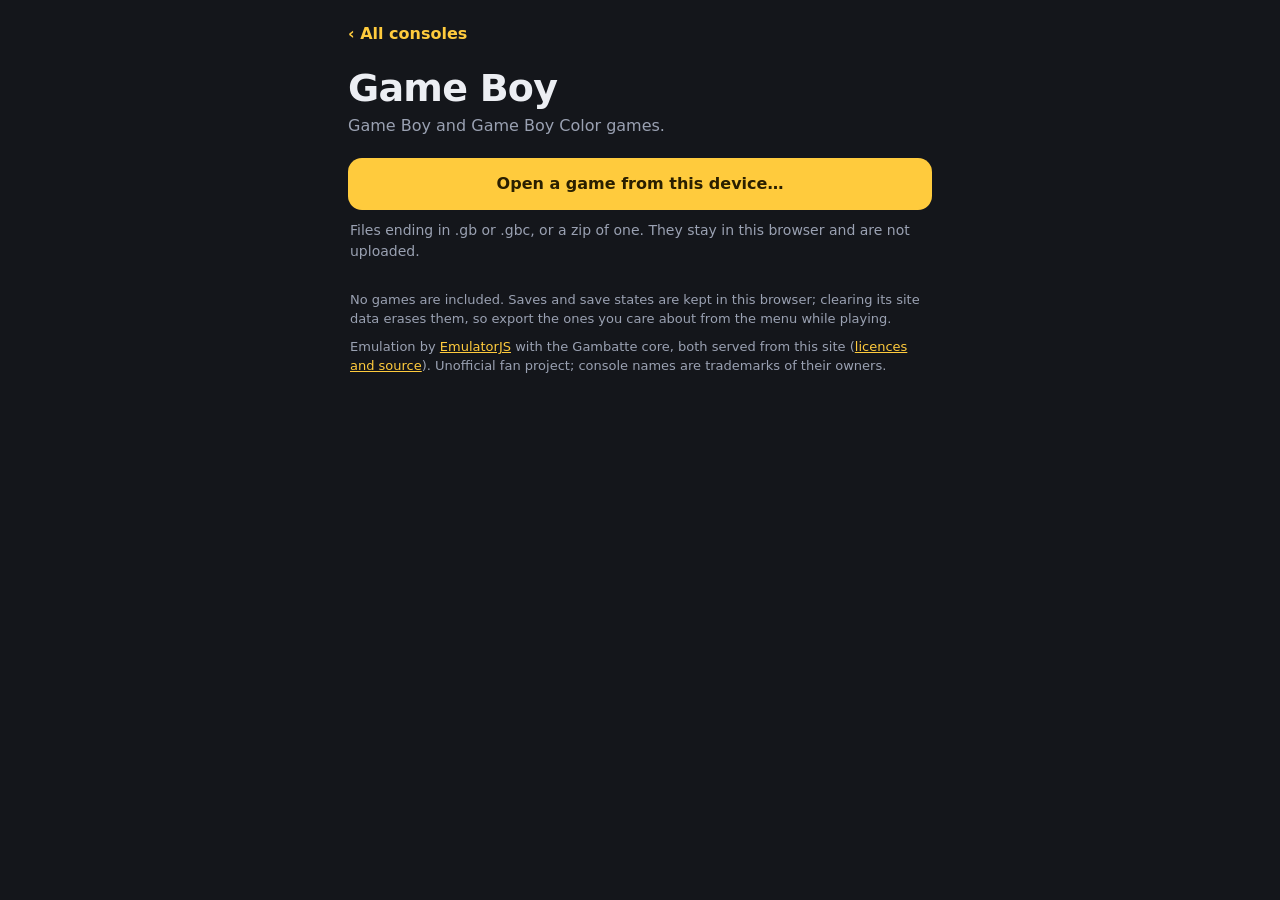
==== gb/index.html @ e597e19b "Add Game Boy, WonderSwan and Neo Geo Pocket Co-Authored-By: Claude Opus 5.5 <noreply@anthropic.com> " ====
<!doctype html>
<!-- Pocket Arcade - Game Boy. Copyright (C) 2026 the Pocket Arcade authors. GPL-3.0-or-later; see ../LICENSE. -->
<html lang="en">
<head>
  <meta charset="utf-8">
  <meta name="viewport" content="width=device-width, initial-scale=1">
  <meta name="theme-color" content="#14161b">
  <meta name="description" content="Play Game Boy and Game Boy Color games in your browser. Bring your own game files; nothing is uploaded.">
  <title>Game Boy – Pocket Arcade</title>
  <link rel="icon" href="data:image/svg+xml,%3Csvg xmlns='http://www.w3.org/2000/svg' viewBox='0 0 32 32'%3E%3Crect width='32' height='32' rx='7' fill='%2314161b'/%3E%3Crect x='6' y='4' width='20' height='24' rx='5' fill='%23ffcb3d'/%3E%3Crect x='9' y='7' width='14' height='10' rx='1.5' fill='%23b4bea2'/%3E%3Ccircle cx='12' cy='22' r='2.4' fill='%232e3340'/%3E%3Ccircle cx='20' cy='22' r='2.4' fill='%232e3340'/%3E%3C/svg%3E">
  <link rel="stylesheet" href="../play/player.css">
</head>
<body>
  <noscript><p style="padding:20px">This page needs JavaScript to run the emulator.</p></noscript>
  <script>
    // What this page plays. "id" is both the folder under roms/ and EmulatorJS's name for the system.
    window.ARCADE_SYSTEM = {
      id: 'gb',
      name: 'Game Boy',
      blurb: 'Game Boy and Game Boy Color games.',
      exts: ['gb', 'gbc'],
      coreName: 'Gambatte'
    };
  </script>
  <script src="../play/player.js"></script>
</body>
</html>
---- play/player.css ----
/* Pocket Arcade - the pages for the consoles that run on EmulatorJS (gb/, ws/, ngp/).
   Copyright (C) 2026 the Pocket Arcade authors. GPL-3.0-or-later; see LICENSE. */
:root {
  --bg: #14161b; --panel: #1e2128; --line: #323744; --text: #eceef3; --muted: #9aa1b2;
  --accent: #ffcb3d; --accent-ink: #2a1f00; --bad: #ff8f7d;
  color-scheme: dark;
}
/* (the box-sizing reset is kept to the list: EmulatorJS's own layout expects the browser default) */
#library, #library * { box-sizing: border-box; }
* { -webkit-tap-highlight-color: transparent; }
html, body { margin: 0; background: var(--bg); color: var(--text);
  font: 16px/1.5 system-ui, -apple-system, "Segoe UI", Roboto, sans-serif; }
body { min-height: 100dvh; }
a { color: var(--accent); }
[hidden] { display: none !important; }

/* ---- the list of games ---- */
#library { width: 100%; max-width: 620px; margin: 0 auto; padding: calc(env(safe-area-inset-top) + 14px) 18px calc(env(safe-area-inset-bottom) + 28px); }
.back { display: inline-block; padding: 8px 0; text-decoration: none; font-weight: 600; }
h1 { font-size: clamp(28px, 7vw, 38px); line-height: 1.1; margin: 14px 0 4px; letter-spacing: -.02em; }
.sub { margin: 0 0 20px; color: var(--muted); }
.btn { display: flex; align-items: center; justify-content: center; gap: 8px; width: 100%; min-height: 52px; padding: 12px 20px;
  background: var(--accent); color: var(--accent-ink); font: inherit; font-weight: 800; border: 0; border-radius: 14px; cursor: pointer; }
.btn { position: relative; }
.btn .file { position: absolute; width: 1px; height: 1px; opacity: 0; pointer-events: none; }
.btn:active { transform: scale(.985); }
.btn:focus-within { outline: 2px solid var(--text); outline-offset: 2px; }
.note { margin: 10px 2px 0; font-size: 14px; color: var(--muted); }
.note.bad { color: var(--bad); }
h2 { font-size: 13px; text-transform: uppercase; letter-spacing: .08em; color: var(--muted); margin: 28px 2px 8px; }
ul.games { list-style: none; margin: 0; padding: 0; background: var(--panel); border: 1px solid var(--line); border-radius: 16px; overflow: hidden; }
ul.games li { display: flex; align-items: stretch; border-top: 1px solid var(--line); }
ul.games li:first-child { border-top: 0; }
ul.games button { font: inherit; color: inherit; background: none; border: 0; cursor: pointer; }
.pick { flex: 1; min-width: 0; min-height: 56px; display: flex; align-items: center; gap: 12px; padding: 10px 14px; text-align: left; }
.pick:hover, .pick:focus-visible { background: rgba(255, 255, 255, .05); outline: none; }
.pick .name { flex: 1; min-width: 0; overflow-wrap: anywhere; font-weight: 600; }
.pick .meta { flex: none; font-size: 13px; color: var(--muted); white-space: nowrap; }
.pick .go { flex: none; color: var(--accent); font-weight: 800; }
.drop { flex: none; width: 52px; color: var(--muted) !important; font-size: 18px !important; border-left: 1px solid var(--line) !important; }
.drop:hover, .drop:focus-visible { color: var(--bad) !important; outline: none; }
.fine { margin: 28px 2px 0; font-size: 13px; color: var(--muted); }
.fine p { margin: 8px 0; }

/* ---- playing ---- */
body.playing { overflow: hidden; background: #000; }
body.playing #library { display: none; }
#stage { position: fixed; inset: 0; background: #000; }
#game { width: 100%; height: 100%; }

/* The picture is drawn at the screen's real pixel size and kept clear of the touch controls:
   player.js sizes and places the canvas (see layout()). */
#game .ejs_canvas_parent { position: relative; overflow: hidden; }
#game .ejs_canvas { position: absolute; transform-origin: 0 0; image-rendering: pixelated; }

.pa-chips { position: absolute; top: 4px; left: 6px; z-index: 3; display: flex; gap: 6px; }
.pa-chip { box-sizing: border-box; height: 32px; padding: 0 12px; display: inline-flex; align-items: center; gap: 6px; font: 600 14px/1 system-ui, -apple-system, "Segoe UI", Roboto, sans-serif;
  color: #fff; background: rgba(255, 255, 255, .14); border: 1px solid rgba(255, 255, 255, .28); border-radius: 99px; cursor: pointer; }
.pa-chip:active { background: rgba(255, 255, 255, .3); }
.pa-chip svg { width: 15px; height: 15px; fill: none; stroke: currentColor; stroke-width: 2; stroke-linecap: round; stroke-linejoin: round; }

/* Phone held sideways: Start / Select / Option move above the D-pad so nothing sits on the picture. */
#game.pa-wide .ejs_virtualGamepad_bottom { left: 13px; margin-left: 0; bottom: 190px; }

/* WonderSwan: one set of touch controls for games held flat, another for games held upright. */
#game.pa-tall .b_y_dpad, #game.pa-tall .b_a, #game.pa-tall .b_b { display: none; }
#game:not(.pa-tall) .b_t_dpad, #game:not(.pa-tall) .b_t_a, #game:not(.pa-tall) .b_t_b { display: none; }
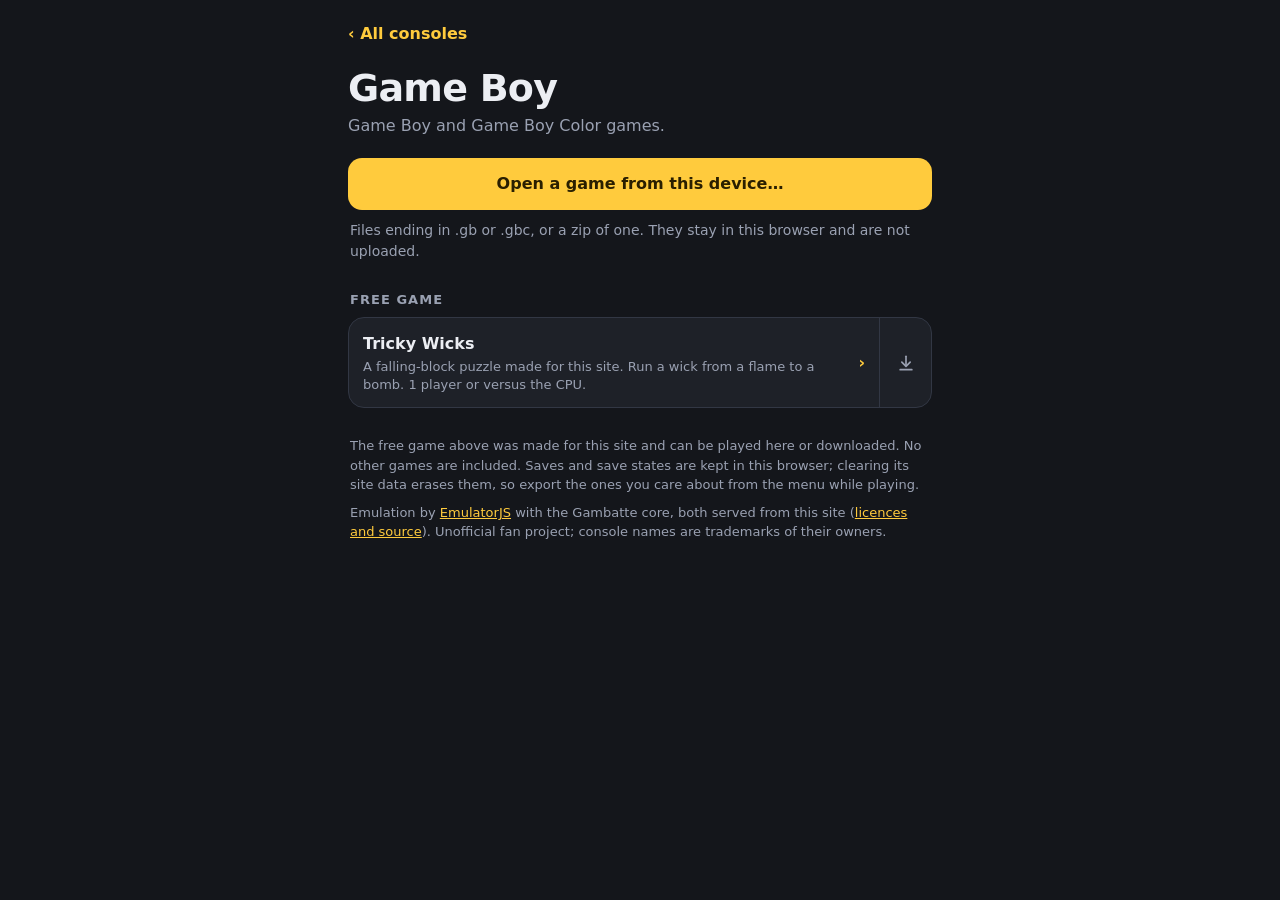
==== commit a73b64b9: "Add Tricky Wicks as a free Game Boy game" ====
--- a/gb/index.html
+++ b/gb/index.html
@@ -5,7 +5,7 @@
   <meta charset="utf-8">
   <meta name="viewport" content="width=device-width, initial-scale=1">
   <meta name="theme-color" content="#14161b">
-  <meta name="description" content="Play Game Boy and Game Boy Color games in your browser. Bring your own game files; nothing is uploaded.">
+  <meta name="description" content="Play Game Boy and Game Boy Color games in your browser. Comes with one free game, Tricky Wicks; bring your own files for the rest. Nothing is uploaded.">
   <title>Game Boy – Pocket Arcade</title>
   <link rel="icon" href="data:image/svg+xml,%3Csvg xmlns='http://www.w3.org/2000/svg' viewBox='0 0 32 32'%3E%3Crect width='32' height='32' rx='7' fill='%2314161b'/%3E%3Crect x='6' y='4' width='20' height='24' rx='5' fill='%23ffcb3d'/%3E%3Crect x='9' y='7' width='14' height='10' rx='1.5' fill='%23b4bea2'/%3E%3Ccircle cx='12' cy='22' r='2.4' fill='%232e3340'/%3E%3Ccircle cx='20' cy='22' r='2.4' fill='%232e3340'/%3E%3C/svg%3E">
   <link rel="stylesheet" href="../play/player.css">
@@ -19,7 +19,12 @@
       name: 'Game Boy',
       blurb: 'Game Boy and Game Boy Color games.',
       exts: ['gb', 'gbc'],
-      coreName: 'Gambatte'
+      coreName: 'Gambatte',
+      // Games that come with the site: files in ../free/gb/, listed under "Free games" with a download link.
+      free: [
+        { file: 'tricky-wicks.gb', title: 'Tricky Wicks',
+          about: 'A falling-block puzzle made for this site. Run a wick from a flame to a bomb. 1 player or versus the CPU.' }
+      ]
     };
   </script>
   <script src="../play/player.js"></script>
--- a/play/player.css
+++ b/play/player.css
@@ -39,6 +39,12 @@
 .pick .go { flex: none; color: var(--accent); font-weight: 800; }
 .drop { flex: none; width: 52px; color: var(--muted) !important; font-size: 18px !important; border-left: 1px solid var(--line) !important; }
 .drop:hover, .drop:focus-visible { color: var(--bad) !important; outline: none; }
+/* a free game: its title with a line about it underneath, and a link to download the file */
+.pick .words { flex: 1; min-width: 0; display: flex; flex-direction: column; gap: 2px; padding: 4px 0; }
+.pick .about { font-size: 13px; line-height: 1.35; color: var(--muted); }
+.get { flex: none; width: 52px; display: flex; align-items: center; justify-content: center; color: var(--muted); border-left: 1px solid var(--line); }
+.get:hover, .get:focus-visible { color: var(--accent); background: rgba(255, 255, 255, .05); outline: none; }
+.get svg { width: 20px; height: 20px; fill: none; stroke: currentColor; stroke-width: 2; stroke-linecap: round; stroke-linejoin: round; }
 .fine { margin: 28px 2px 0; font-size: 13px; color: var(--muted); }
 .fine p { margin: 8px 0; }
 
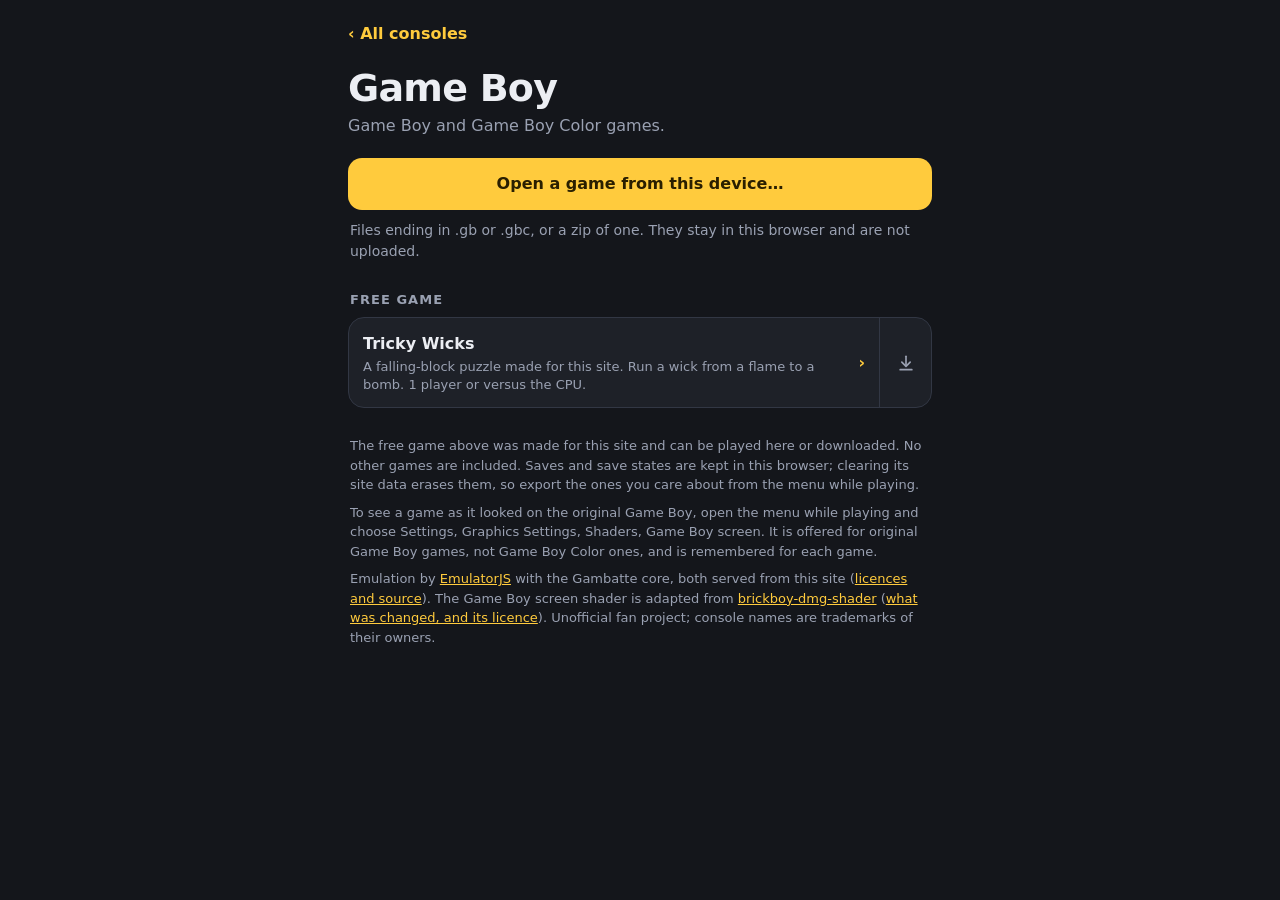
==== commit b659749b: "Add the Game Boy screen shader" ====
--- a/gb/index.html
+++ b/gb/index.html
@@ -20,6 +20,8 @@
       blurb: 'Game Boy and Game Boy Color games.',
       exts: ['gb', 'gbc'],
       coreName: 'Gambatte',
+      // A line for the foot of the page: the "Game Boy screen" shader (play/shaders/).
+      tip: 'To see a game as it looked on the original Game Boy, open the menu while playing and choose Settings, Graphics Settings, Shaders, Game Boy screen. It is offered for original Game Boy games, not Game Boy Color ones, and is remembered for each game.',
       // Games that come with the site: files in ../free/gb/, listed under "Free games" with a download link.
       free: [
         { file: 'tricky-wicks.gb', title: 'Tricky Wicks',
